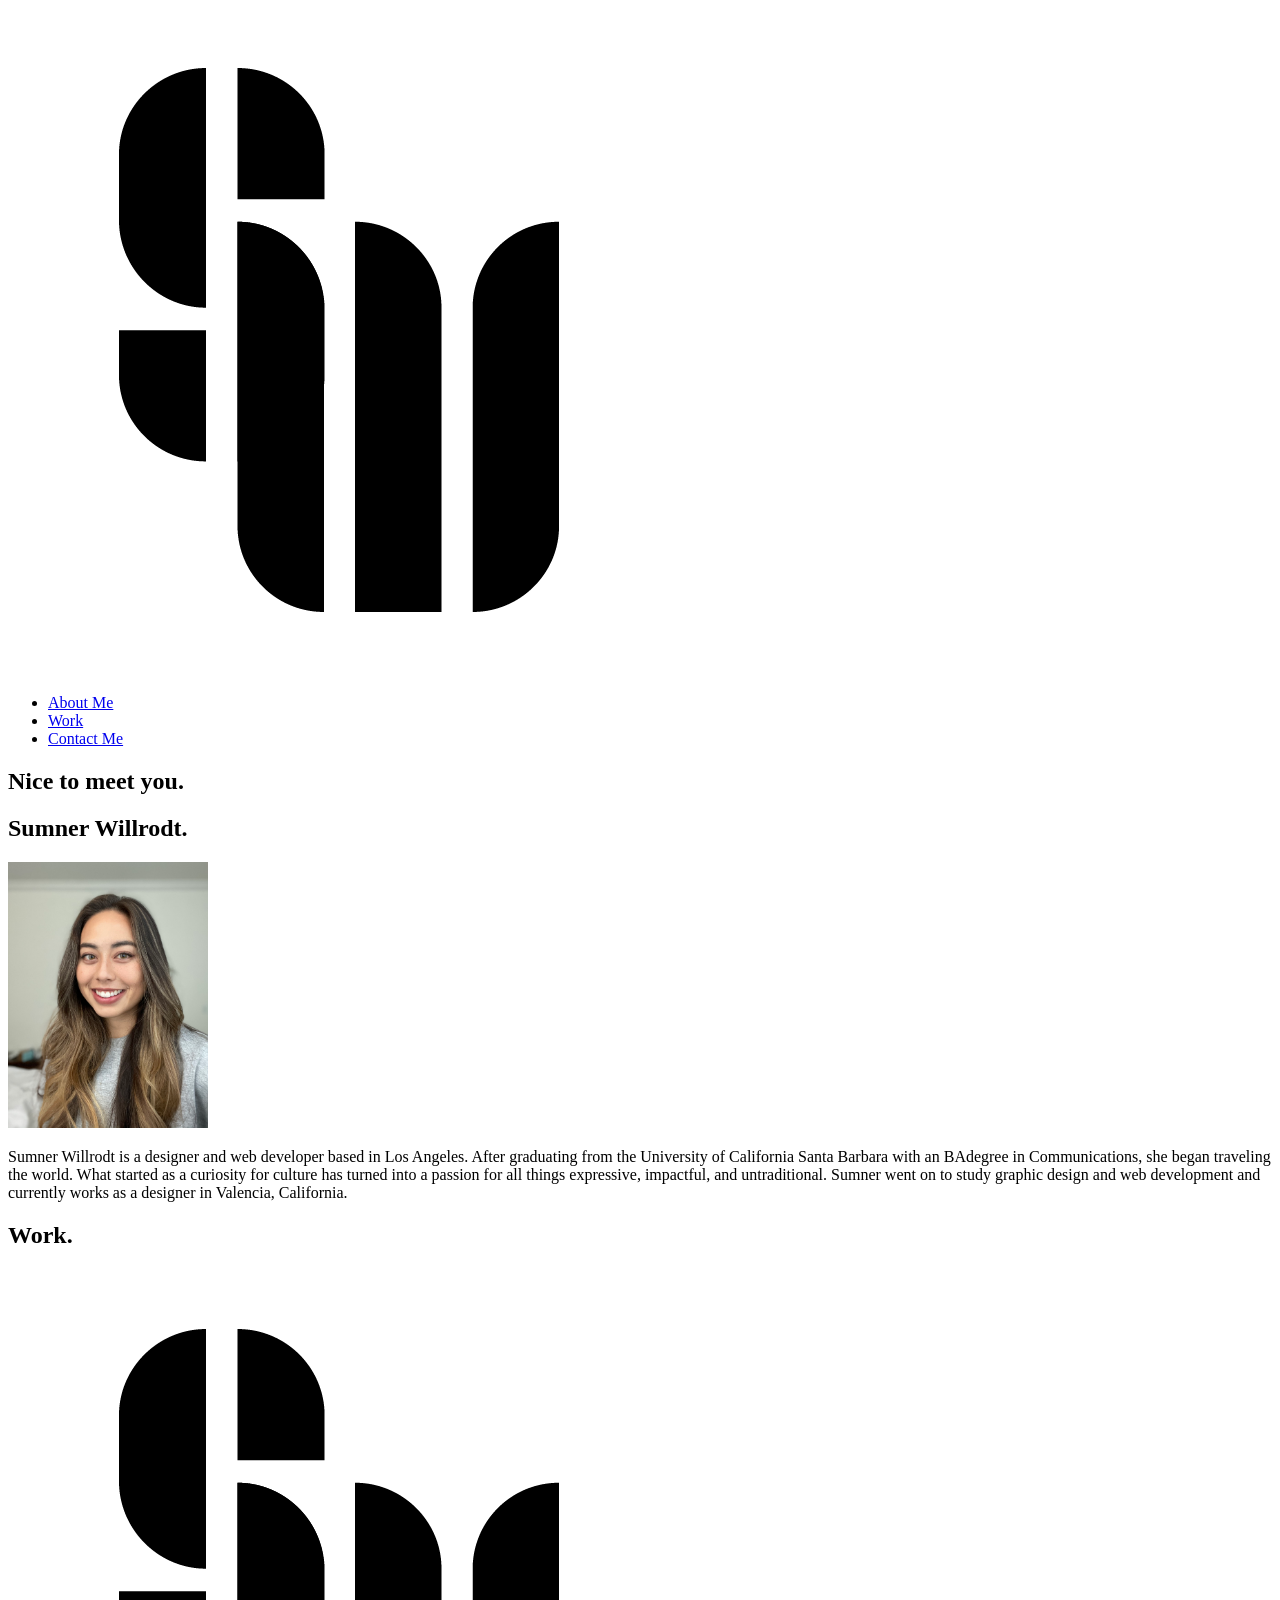
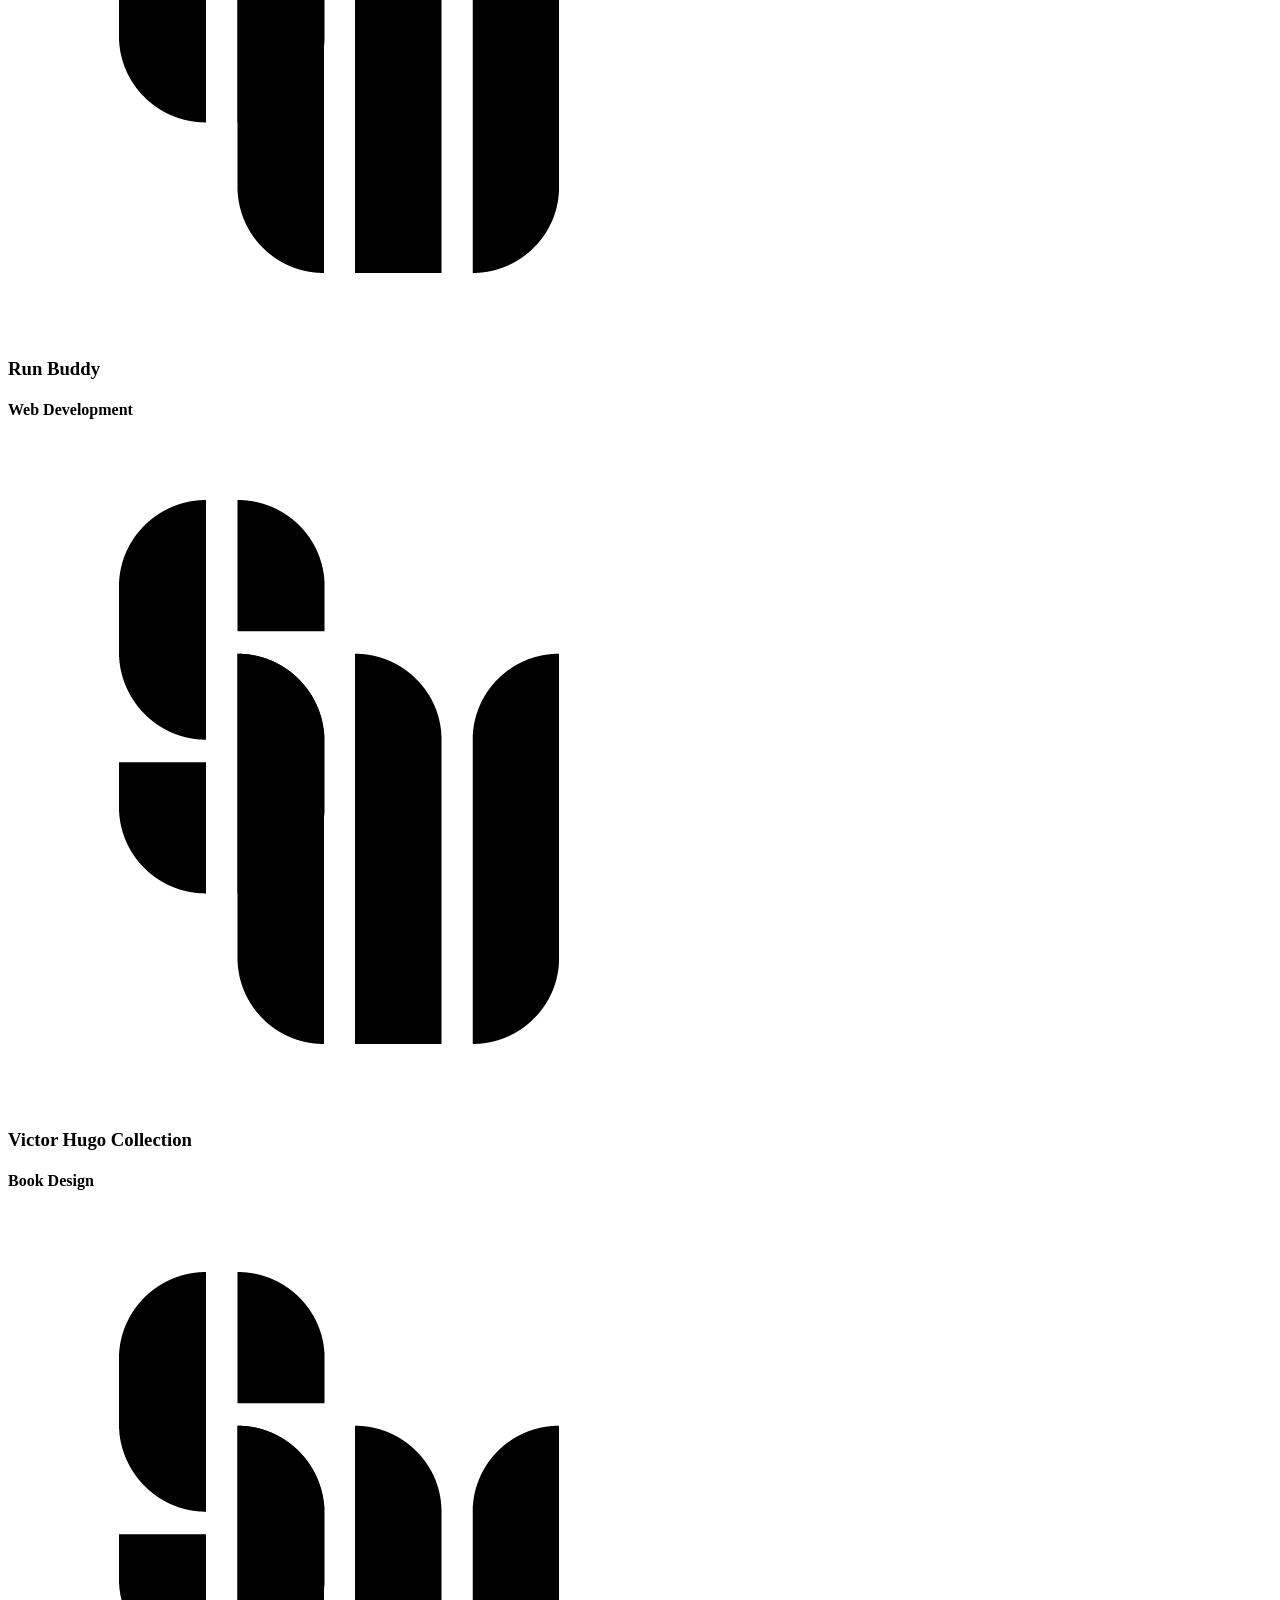
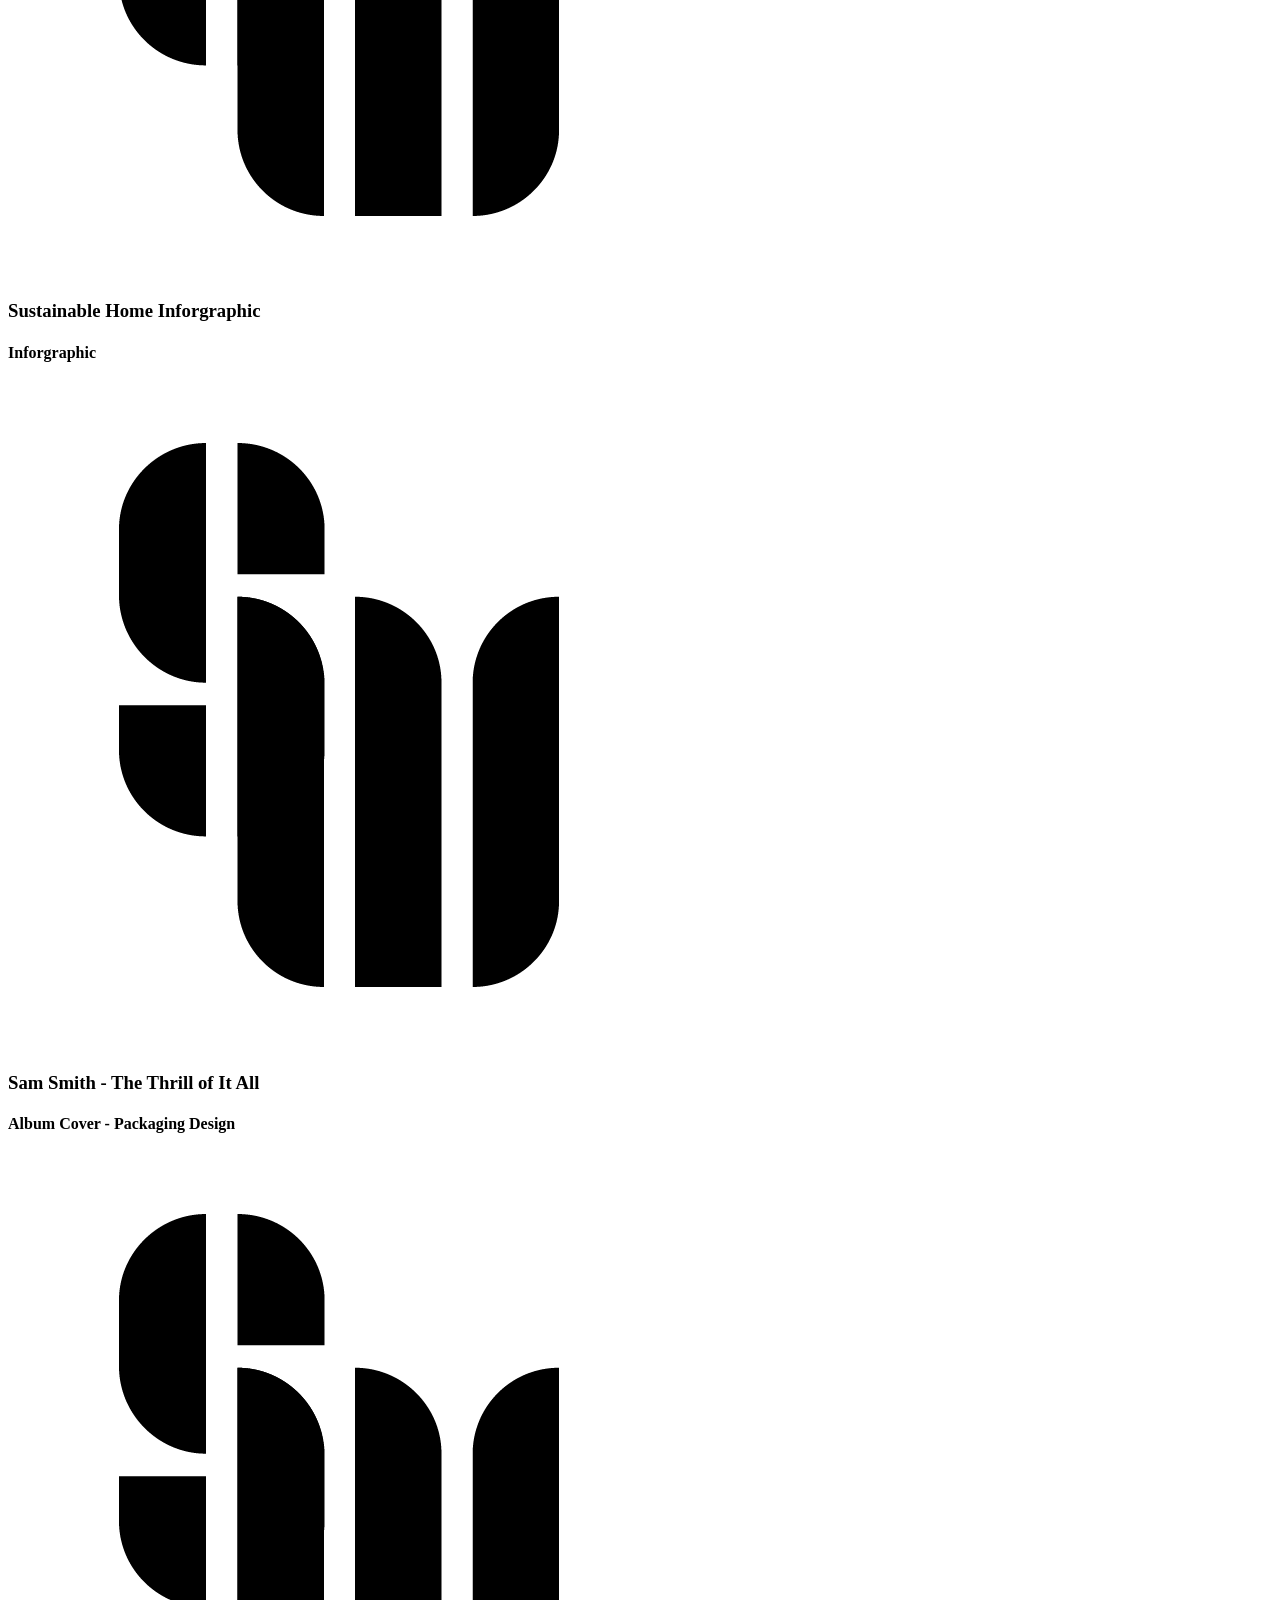
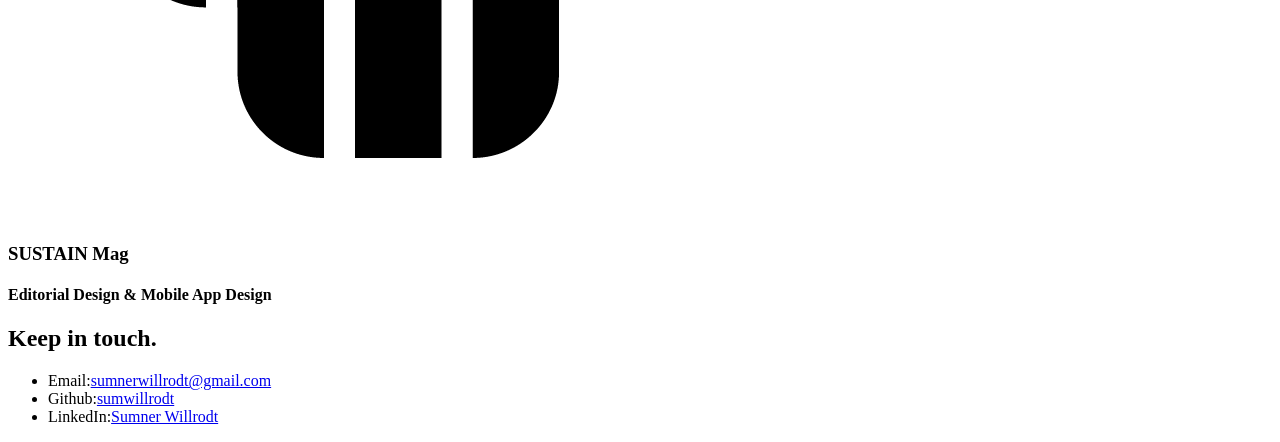
==== index.html @ 24584087 "first commit and html" ====
<!DOCTYPE html>
<html lang="en">
    <head>
        <meta charset="UTF-8" />
        <meta name="viewport" content="width=device-width, initial-scale=1.0" />
        <link rel="stylesheet" href="./assets/css/style.css">
        <title>Sumner Willrodt</title>
        <link rel="shortcut icon" type="image/jpg" href="./assets/images/SW-logo.png"/>
    </head>
    <body>
        <!-- NAVIGATION-->
        <header>
            <a href="/"><img src="./assets/images/SW-logo.png"></a>
            <nav>
                <ul>
                    <li>
                        <a href="#about-me">About Me</a>
                    </li>
                    <li>
                        <a href="#Work">Work</a>
                    </li>
                    <li>
                        <a href="#contact-me">Contact Me</a>
                    </li>
                </ul>
            </nav>
        </header>

        <section class="hero">
            <div class="subtitle">
                <h1>Nice to meet you.</h1>
            </div>
        </section>

        <section id="about-me">
            <div class="section-title">
                <h2>Sumner Willrodt.</h2>
            </div>
            <div class="about-info">
                <img style="width: 200px;" src="./assets/images/IMG_4370.jpg" />
                <p>Sumner Willrodt is a designer and web developer based in Los Angeles. After graduating from the University of California Santa Barbara with an BAdegree in Communications, she began traveling the world. What started as a curiosity for culture has turned into a passion for all things expressive, impactful, and untraditional. Sumner went on to study graphic design and web development and currently works as a designer in Valencia, California.</p>
            </div>
            
        </section>

        <section id="work">
            <div class="projects">
                <div class="section-title">
                    <h2>Work.</h2>
                </div>
                <article class="project">
                    <a href="https://sumwillrodt.github.io/run-buddy/"><img src="./assets/images/SW-logo.png"></a>
                    <h3>Run Buddy</h3>
                    <h4>Web Development</h4>
                </article>
                
                <article class="project">
                    <a href="./applications/victorhugo.html"><img src="./assets/images/SW-logo.png"></a>
                    <h3>Victor Hugo Collection</h3>
                    <h4>Book Design</h4>
                </article>

                <article class="project">
                    <a href="./applications/infographic.html"><img src="./assets/images/SW-logo.png"></a>
                    <h3>Sustainable Home Inforgraphic</h3>
                    <h4>Inforgraphic</h4>
                </article>
                
                
                <article class="project">
                    <a href="./applications/samsmith.html"><img src="./assets/images/SW-logo.png"></a>
                    <h3>Sam Smith - The Thrill of It All</h3>
                    <h4>Album Cover - Packaging Design</h4>
                </article>
                
                <article class="project">
                    <a href="./applications/sustainmag.html"><img src="./assets/images/SW-logo.png"></a>
                    <h3>SUSTAIN Mag</h3>
                    <h4>Editorial Design & Mobile App Design</h4>
                </article>
                
                
                
            </div>
        </section>

        <section id="contact-me">
            <div class="section-title">
                <h2>Keep in touch.</h2>
            </div>
            <ul>
                <li>Email:<a href ="mailto:someplace@gmail.com">sumnerwillrodt@gmail.com</a></li>
                <li>Github:<a href ="#">sumwillrodt</a></li>
                <li>LinkedIn:<a href ="#">Sumner Willrodt</a></li>
            </ul>
        </section>
        

    </body>
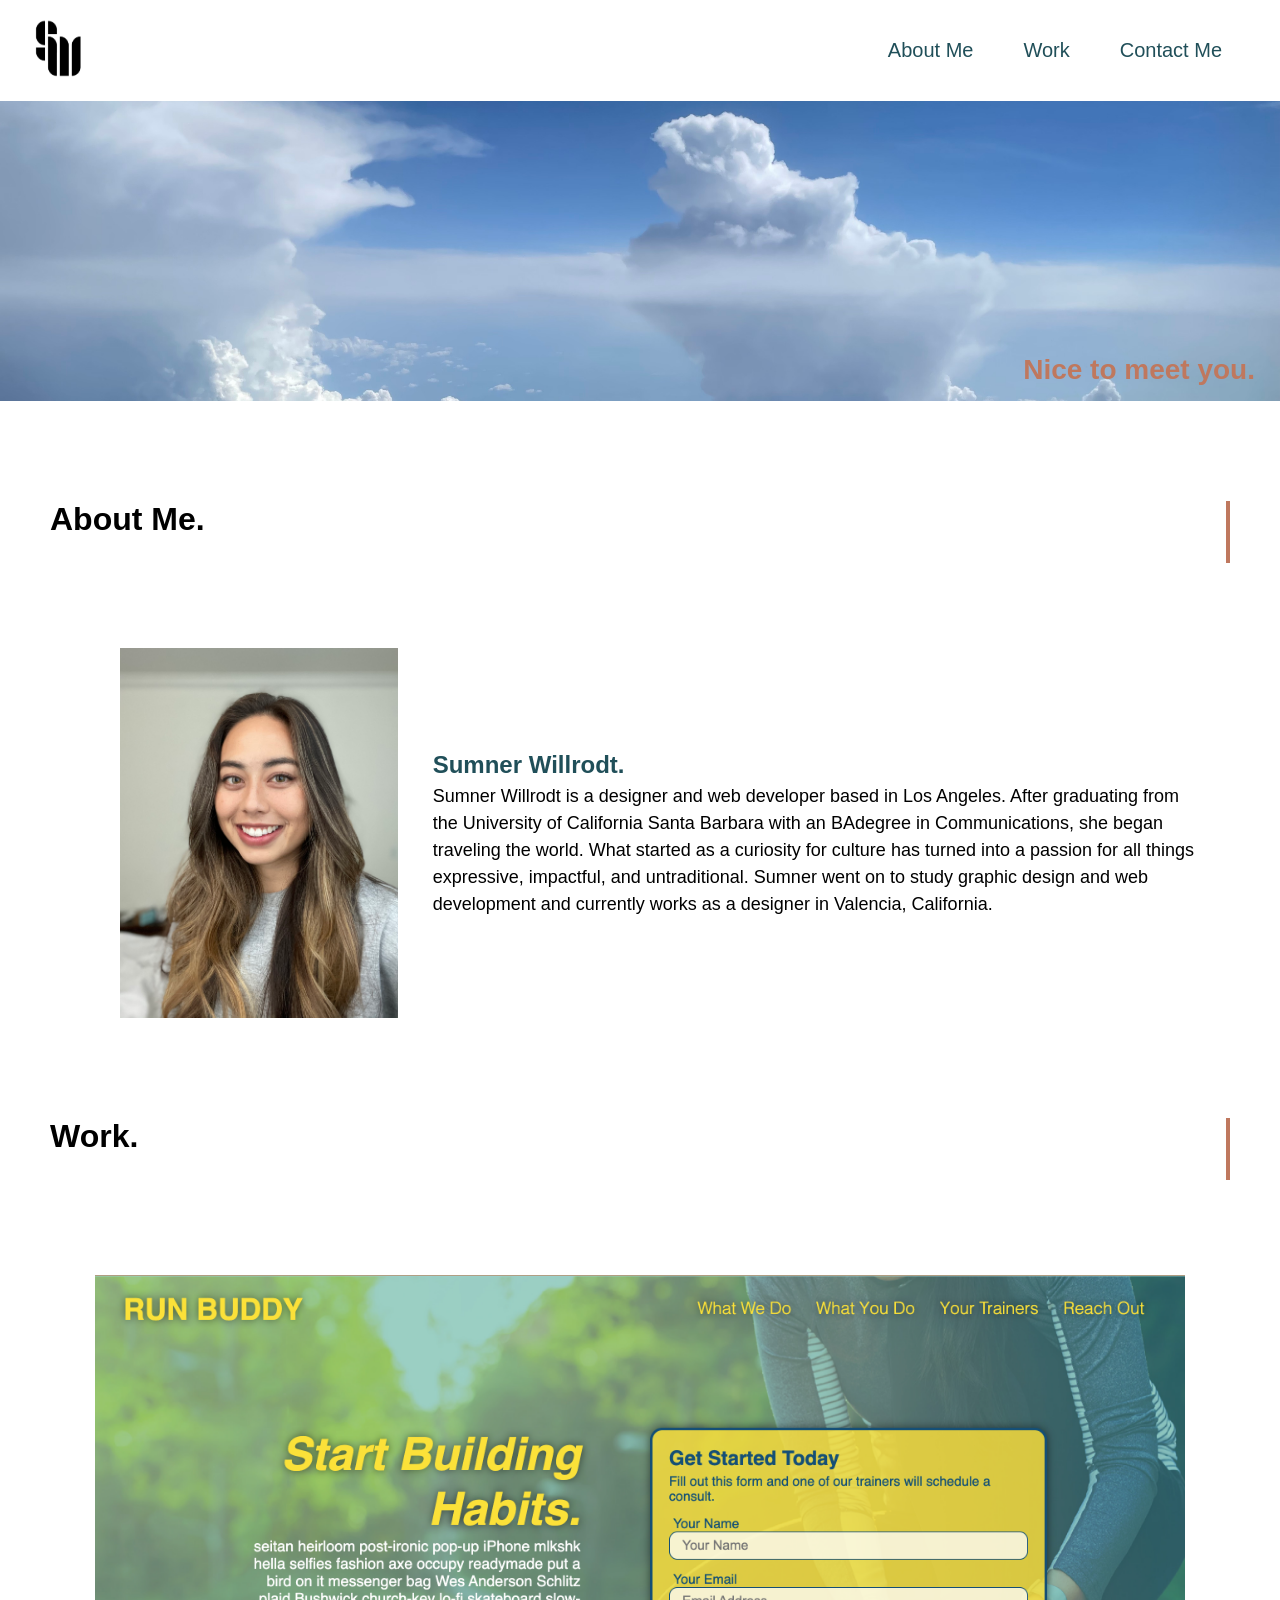
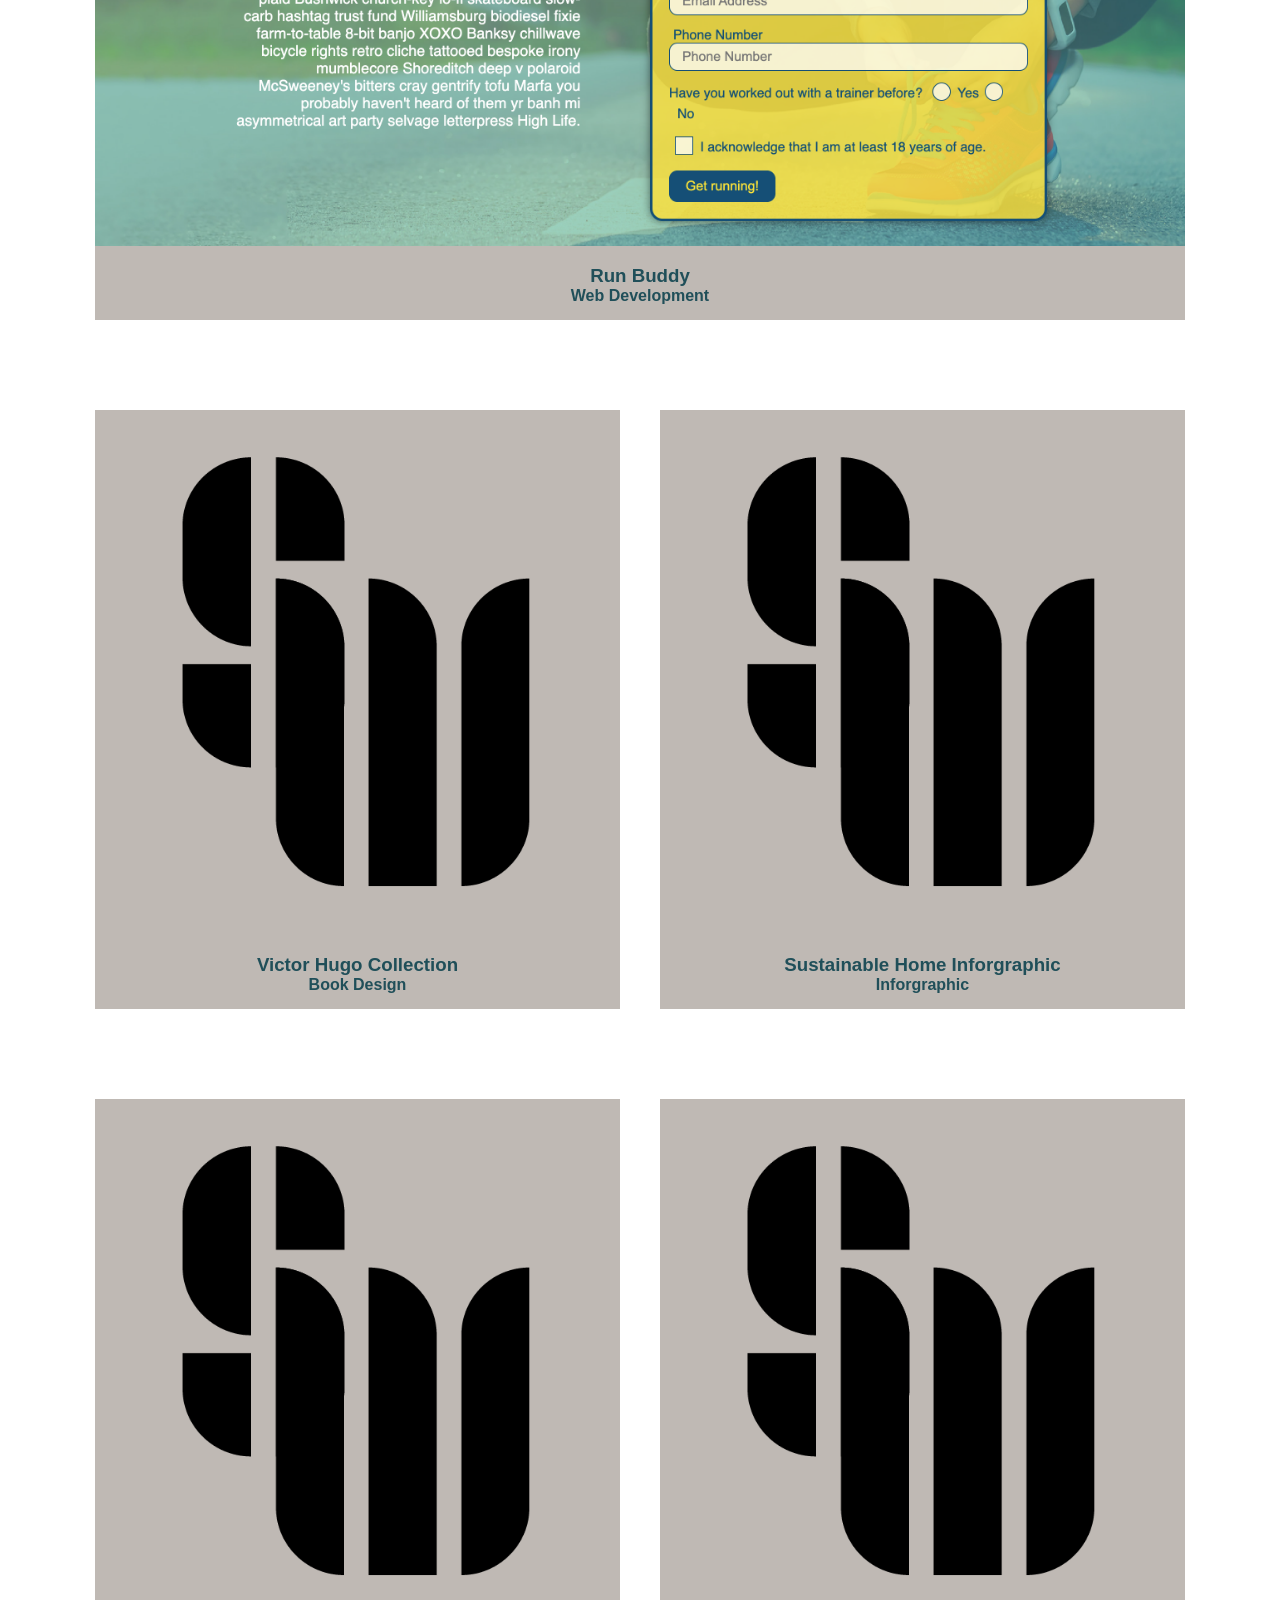
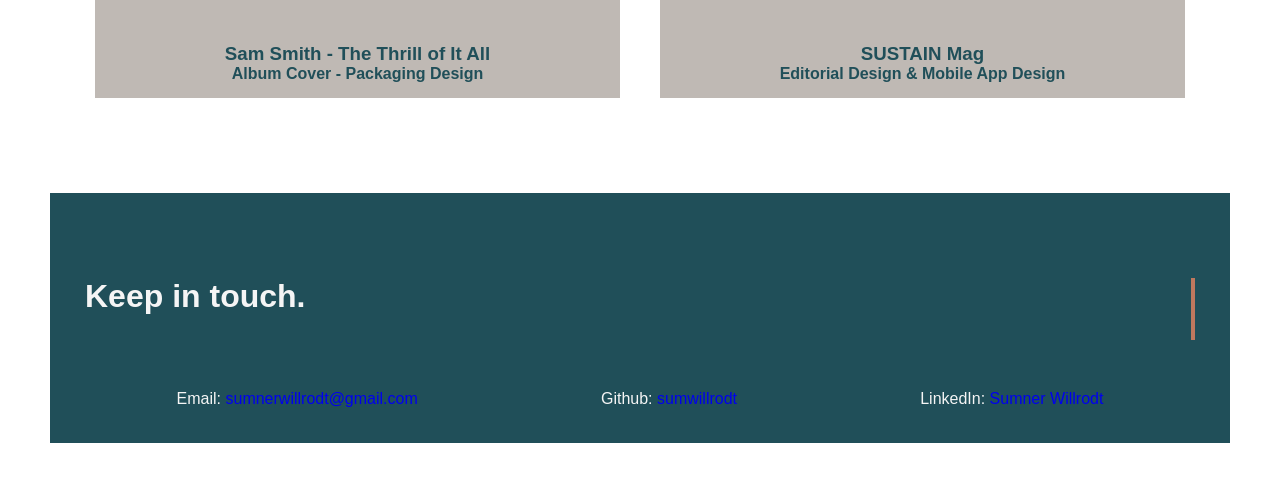
==== commit 937d48f4: "styled sections and used flexbox" ====
--- a/index.html
+++ b/index.html
@@ -27,71 +27,87 @@
         </header>
 
         <section class="hero">
-            <div class="subtitle">
-                <h1>Nice to meet you.</h1>
-            </div>
+            <h1>Nice to meet you.</h1>
         </section>
 
-        <section id="about-me">
-            <div class="section-title">
-                <h2>Sumner Willrodt.</h2>
+        <section id="about-me" class="about">
+            <div class="flex-row">
+                <h2 class="section-title">About Me.</h2>
             </div>
             <div class="about-info">
-                <img style="width: 200px;" src="./assets/images/IMG_4370.jpg" />
-                <p>Sumner Willrodt is a designer and web developer based in Los Angeles. After graduating from the University of California Santa Barbara with an BAdegree in Communications, she began traveling the world. What started as a curiosity for culture has turned into a passion for all things expressive, impactful, and untraditional. Sumner went on to study graphic design and web development and currently works as a designer in Valencia, California.</p>
+                <img src="./assets/images/IMG_4370.jpg" />
+                <div class="about-text">
+                    <h3>Sumner Willrodt.</h3>
+                    <p>Sumner Willrodt is a designer and web developer based in Los Angeles. After graduating from the University of California Santa Barbara with an BAdegree in Communications, she began traveling the world. What started as a curiosity for culture has turned into a passion for all things expressive, impactful, and untraditional. Sumner went on to study graphic design and web development and currently works as a designer in Valencia, California.</p>
+                </div>
             </div>
             
         </section>
 
-        <section id="work">
+        <section id="my-work" class="work">
+            <div class="flex-row">
+                <h2 class="section-title">Work.</h2>
+            </div>
             <div class="projects">
-                <div class="section-title">
-                    <h2>Work.</h2>
-                </div>
-                <article class="project">
-                    <a href="https://sumwillrodt.github.io/run-buddy/"><img src="./assets/images/SW-logo.png"></a>
-                    <h3>Run Buddy</h3>
-                    <h4>Web Development</h4>
+                <article class="project-row">
+                    <div class="project">
+                        <a href="https://sumwillrodt.github.io/run-buddy/"><img src="./assets/images/run-buddy-cover.jpg"></a>
+                        <div class="project-info">
+                            <h3>Run Buddy</h3>
+                            <h4>Web Development</h4>
+                        </div>
+                    </div>
+                    
                 </article>
                 
-                <article class="project">
-                    <a href="./applications/victorhugo.html"><img src="./assets/images/SW-logo.png"></a>
-                    <h3>Victor Hugo Collection</h3>
-                    <h4>Book Design</h4>
-                </article>
-
-                <article class="project">
-                    <a href="./applications/infographic.html"><img src="./assets/images/SW-logo.png"></a>
-                    <h3>Sustainable Home Inforgraphic</h3>
-                    <h4>Inforgraphic</h4>
-                </article>
+                <div class="project-row">
+                    <article class="project">
+                        <a href="./applications/victorhugo.html"><img src="./assets/images/SW-logo.png"></a>
+                        <div class="project-info">
+                            <h3>Victor Hugo Collection</h3>
+                            <h4>Book Design</h4>
+                        </div>
+                    </article>
+        
+                    <article class="project">
+                        <a href="./applications/infographic.html"><img src="./assets/images/SW-logo.png"></a>
+                        <div class="project-info">
+                            <h3>Sustainable Home Inforgraphic</h3>
+                            <h4>Inforgraphic</h4>
+                        </div>
+                    </article>
+                </div>
                 
-                
-                <article class="project">
-                    <a href="./applications/samsmith.html"><img src="./assets/images/SW-logo.png"></a>
-                    <h3>Sam Smith - The Thrill of It All</h3>
-                    <h4>Album Cover - Packaging Design</h4>
-                </article>
-                
-                <article class="project">
-                    <a href="./applications/sustainmag.html"><img src="./assets/images/SW-logo.png"></a>
-                    <h3>SUSTAIN Mag</h3>
-                    <h4>Editorial Design & Mobile App Design</h4>
-                </article>
-                
-                
+                <div class="project-row">
+                    <article class="project">
+                        <a href="./applications/samsmith.html"><img src="./assets/images/SW-logo.png"></a>
+                        <div class="project-info">
+                            <h3>Sam Smith - The Thrill of It All</h3>
+                            <h4>Album Cover - Packaging Design</h4>
+                        </div>
+                    </article>
+                    
+                    <article class="project">
+                        <a href="./applications/sustainmag.html"><img src="./assets/images/SW-logo.png"></a>
+                        <div class="project-info">
+                            <h3>SUSTAIN Mag</h3>
+                            <h4>Editorial Design & Mobile App Design</h4>
+                        </div>
+                    </article>
+                </div>
                 
             </div>
+            
         </section>
 
-        <section id="contact-me">
-            <div class="section-title">
-                <h2>Keep in touch.</h2>
+        <section id="contact-me" class="contact">
+            <div class="flex-row">
+                <h2 class="section-title">Keep in touch.</h2>
             </div>
             <ul>
-                <li>Email:<a href ="mailto:someplace@gmail.com">sumnerwillrodt@gmail.com</a></li>
-                <li>Github:<a href ="#">sumwillrodt</a></li>
-                <li>LinkedIn:<a href ="#">Sumner Willrodt</a></li>
+                <li>Email: <a href ="mailto:someplace@gmail.com">sumnerwillrodt@gmail.com</a></li>
+                <li>Github: <a href ="https://github.com/sumwillrodt">sumwillrodt</a></li>
+                <li>LinkedIn: <a href ="https://www.linkedin.com/in/sumnerwillrodt/">Sumner Willrodt</a></li>
             </ul>
         </section>
         
--- a/assets/css/style.css
+++ b/assets/css/style.css
@@ -0,0 +1,182 @@
+* {
+    box-sizing: border-box;
+    margin: 0;
+    padding: 0;
+}
+
+:root {
+    --primary-color: #BF785E;
+    --secondary-color: #BFB9B4;
+    --tertiary-color: #204F59;
+}
+
+body {
+    font-family: 'Gill Sans', 'Gill Sans MT', Calibri, 'Trebuchet MS', sans-serif;
+}
+
+header {
+    background-color: white;
+    padding: 15px 25px;
+    display: flex;
+    justify-content: space-between;
+    align-items: center;
+    flex-wrap: wrap;
+    /*
+    position: sticky;
+    position: -webkit-sticky;
+    top: 0;
+    background-position: 80%;
+    z-index: 9999;
+    */
+}
+
+header img {
+    max-width: 10%;
+    margin: 0;
+}
+
+header nav {
+    margin: 8px;
+}
+
+header a{
+    text-decoration: none;
+    color: var(--tertiary-color);
+}
+
+header nav ul {
+    display: flex;
+    flex-wrap: wrap;
+    justify-content: space-between;
+    align-items: center;
+    list-style: none;
+}
+
+header nav ul li a {
+    padding: 10px 25px;
+    font-size: 20px;
+    vertical-align: middle;
+}
+
+section {
+    margin: 50px;
+}
+
+.flex-row{
+    display: flex;
+}
+
+.hero {
+    margin: 0;
+    background-image: url(../images/hero.jpg);
+    min-height: 300px;
+    background-size: cover;
+    background-position: center;
+    background-attachment: fixed;
+    color: var(--primary-color);
+    display: flex;
+    flex-wrap: wrap;
+    justify-content: flex-end;
+    align-items: flex-end;
+}
+
+.hero h1 {
+    font-size: 28px;
+    padding: 15px 25px;
+}
+
+.flex-row {
+    display: flex;
+}
+.section-title {
+    border-right: 4px solid var(--primary-color);
+    margin: 50px auto;
+    padding-bottom: 25px;
+    width: 80%;
+    display: flex;
+    flex-wrap: wrap;
+    align-items: center;
+    justify-content: space-between;
+    font-size: 32px;
+    flex: 1;
+}
+
+.about-info {
+    display: flex;
+    flex-wrap: wrap;
+    align-items:center;
+    margin: 3%;
+    flex: 2 70%;
+    line-height: 1.5;
+}
+
+.about-info img {
+    max-width: 25%;
+    margin: 0 35px;
+}
+
+.about-text {
+    flex: 1;
+}
+
+.about-text h3 {
+    font-size: 24px;
+    color: var(--tertiary-color);
+}
+
+.about-text p {
+    font-size: 18px;
+}
+
+.projects {
+    display: flex;
+    flex-wrap: wrap;
+    justify-content: space-between;
+}
+
+.project {
+    margin: 20px;
+    flex: 1;
+    background: var(--secondary-color);
+    color: var(--tertiary-color)
+}
+
+.project-row {
+    display: flex;
+    flex-wrap: wrap;
+    justify-content: space-around;
+    margin: 25px;
+    
+}
+
+.project-row img {
+    width: 100%;
+}
+
+.project-info {
+    padding: 15px;
+    text-align: center;
+}
+
+.contact {
+    background: var(--tertiary-color);
+    color: whitesmoke;
+    padding: 35px;
+    flex: 1
+}
+
+.contact a {
+    text-decoration: none;
+}
+
+.contact ul {
+    display: flex;
+    flex-wrap: wrap;
+    justify-content: space-around;
+    align-items: center;
+    list-style: none;
+}
+
+.contact ul li {
+    text-decoration: none;
+}
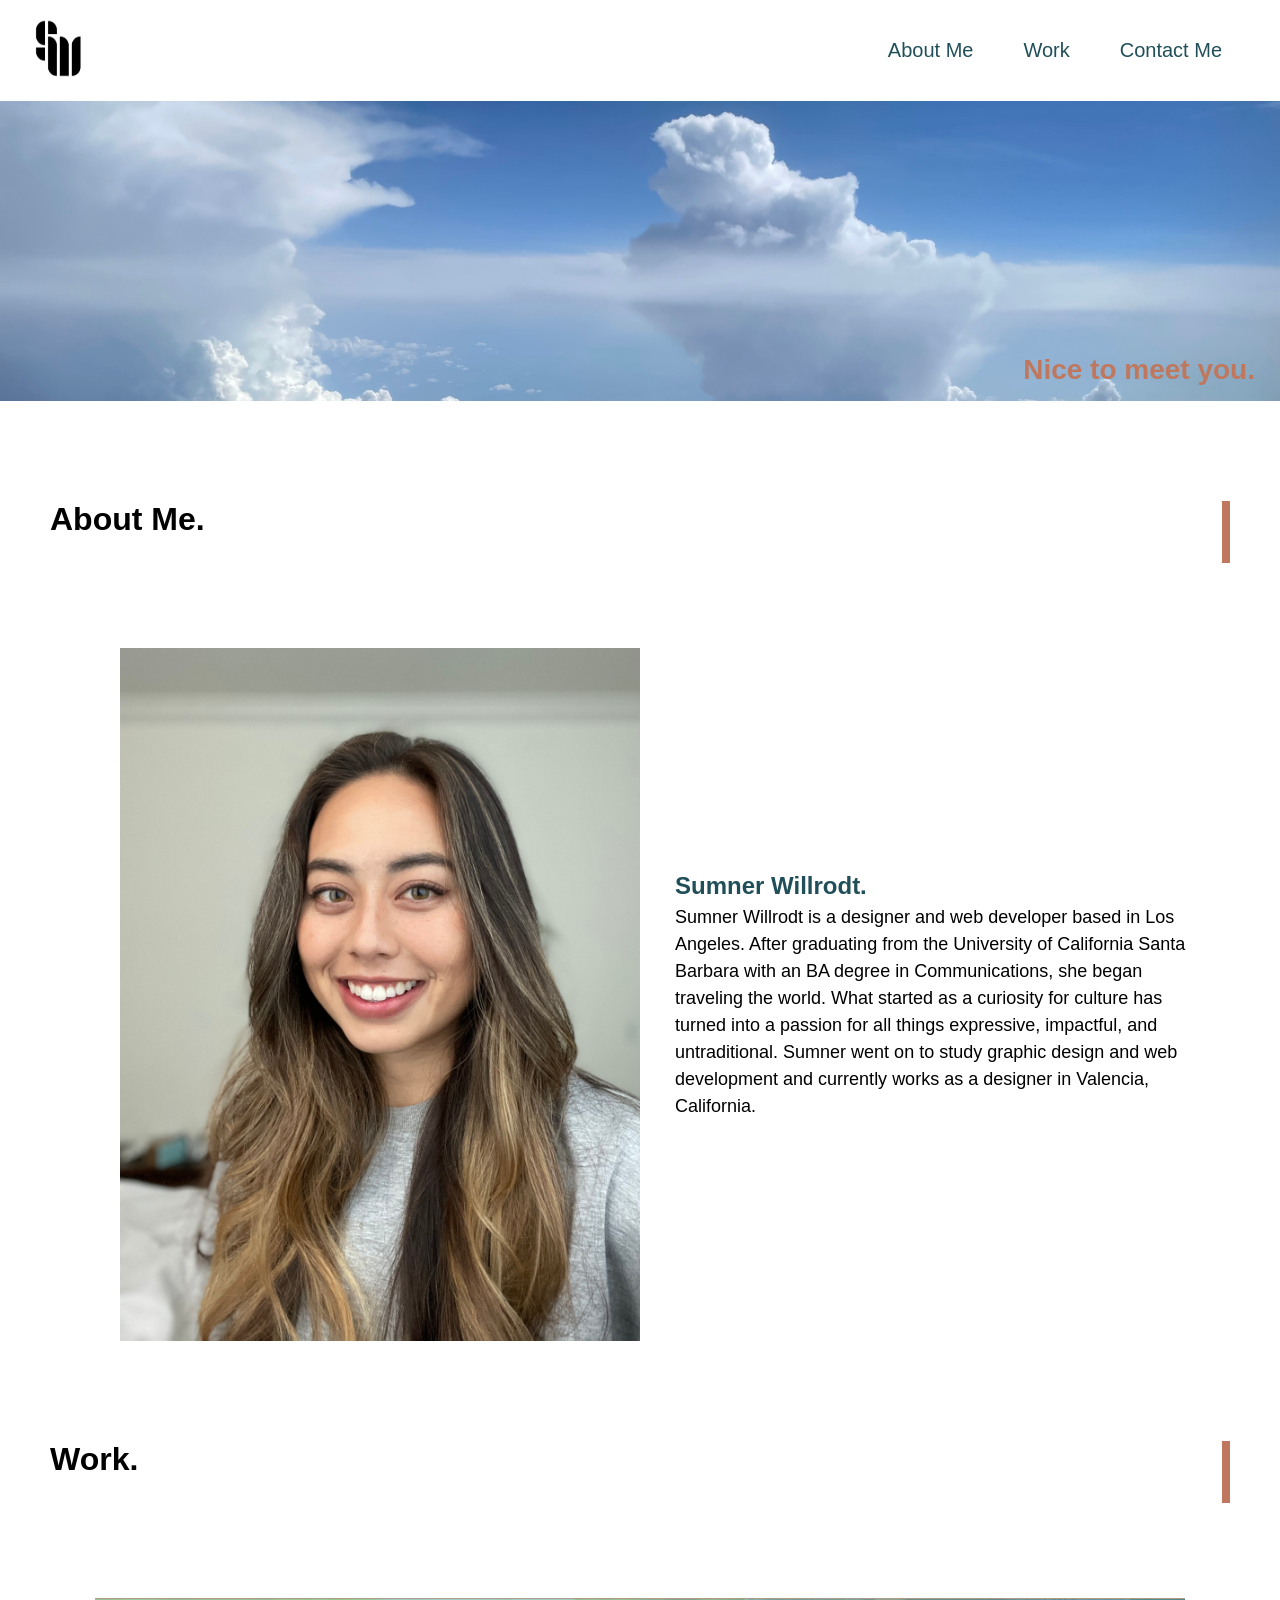
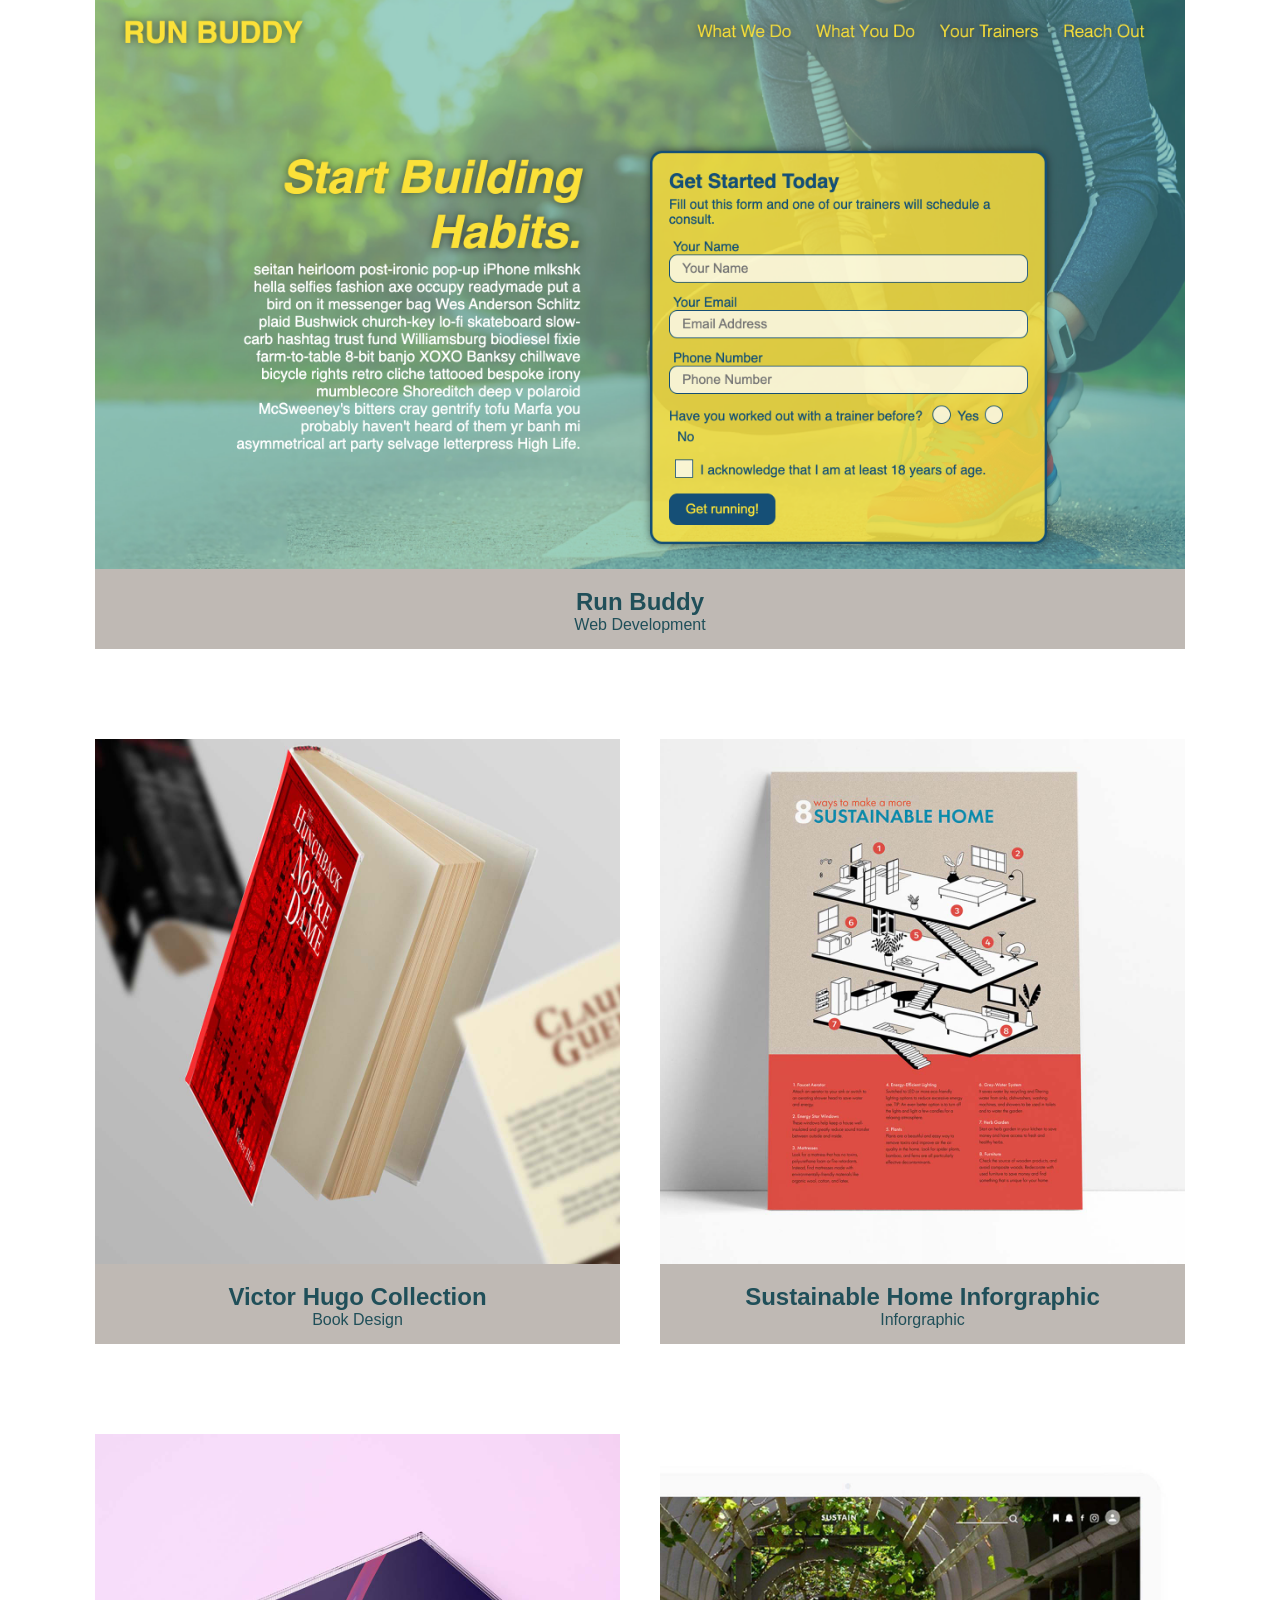
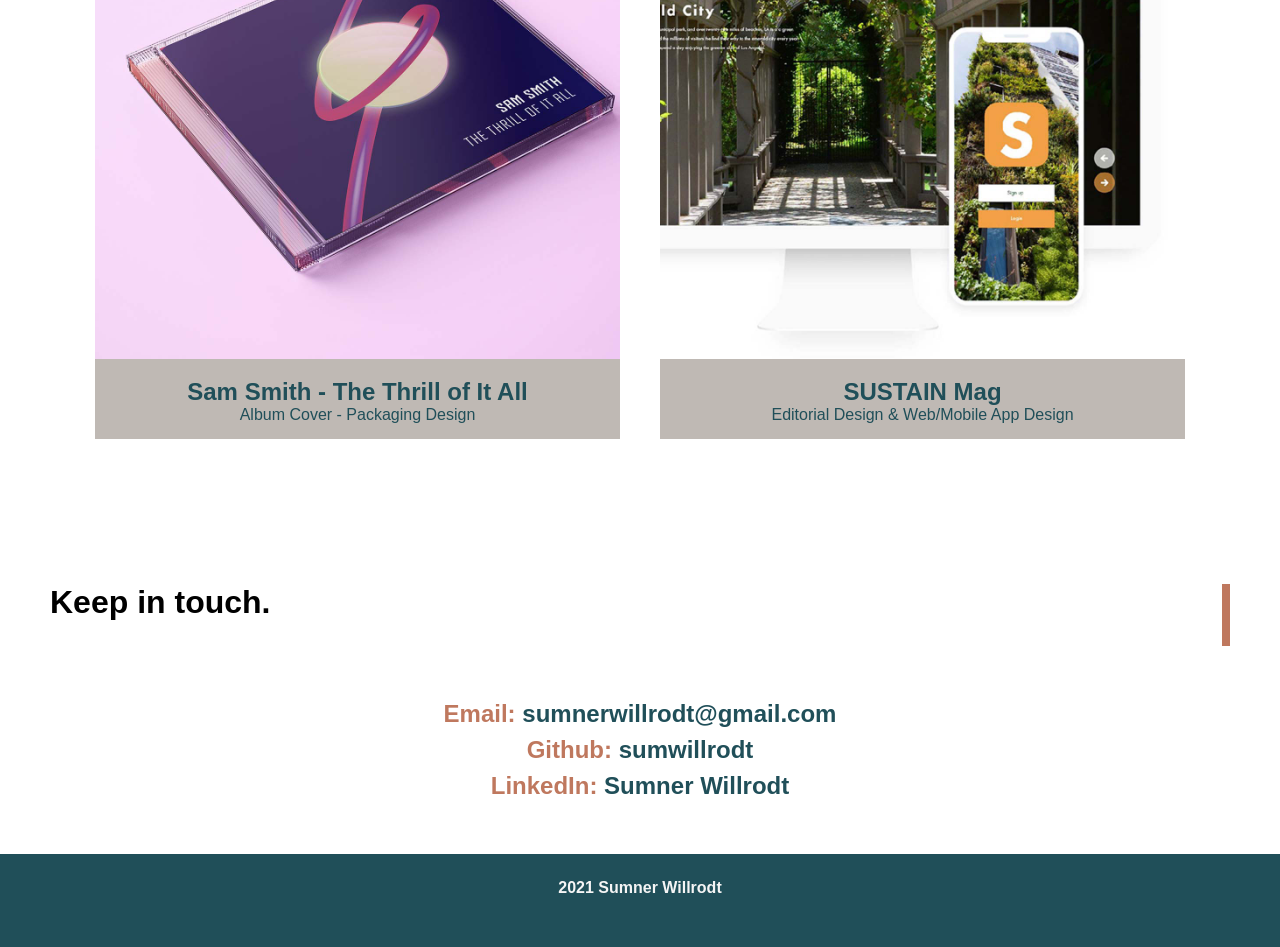
==== commit e7780d1f: "updated css and made responsive" ====
--- a/index.html
+++ b/index.html
@@ -38,7 +38,7 @@
                 <img src="./assets/images/IMG_4370.jpg" />
                 <div class="about-text">
                     <h3>Sumner Willrodt.</h3>
-                    <p>Sumner Willrodt is a designer and web developer based in Los Angeles. After graduating from the University of California Santa Barbara with an BAdegree in Communications, she began traveling the world. What started as a curiosity for culture has turned into a passion for all things expressive, impactful, and untraditional. Sumner went on to study graphic design and web development and currently works as a designer in Valencia, California.</p>
+                    <p>Sumner Willrodt is a designer and web developer based in Los Angeles. After graduating from the University of California Santa Barbara with an BA degree in Communications, she began traveling the world. What started as a curiosity for culture has turned into a passion for all things expressive, impactful, and untraditional. Sumner went on to study graphic design and web development and currently works as a designer in Valencia, California.</p>
                 </div>
             </div>
             
@@ -62,7 +62,8 @@
                 
                 <div class="project-row">
                     <article class="project">
-                        <a href="./applications/victorhugo.html"><img src="./assets/images/SW-logo.png"></a>
+                        <a href="./applications/victorhugo.html"><img src="./assets/images/victor-hugo/victor-hugo-Cover.jpg"></a>
+                        
                         <div class="project-info">
                             <h3>Victor Hugo Collection</h3>
                             <h4>Book Design</h4>
@@ -70,7 +71,7 @@
                     </article>
         
                     <article class="project">
-                        <a href="./applications/infographic.html"><img src="./assets/images/SW-logo.png"></a>
+                        <a href="./applications/infographic.html"><img src="./assets/images/sustainable-home/sustainable-home-Cover.jpg"></a>
                         <div class="project-info">
                             <h3>Sustainable Home Inforgraphic</h3>
                             <h4>Inforgraphic</h4>
@@ -80,7 +81,7 @@
                 
                 <div class="project-row">
                     <article class="project">
-                        <a href="./applications/samsmith.html"><img src="./assets/images/SW-logo.png"></a>
+                        <a href="./applications/samsmith.html"><img src="./assets/images/sam-smith/sam-smith-Cover.jpg"></a>
                         <div class="project-info">
                             <h3>Sam Smith - The Thrill of It All</h3>
                             <h4>Album Cover - Packaging Design</h4>
@@ -88,10 +89,10 @@
                     </article>
                     
                     <article class="project">
-                        <a href="./applications/sustainmag.html"><img src="./assets/images/SW-logo.png"></a>
+                        <a href="./applications/sustainmag.html"><img src="./assets/images/sustain-mag/sustain-mag-Cover.jpg"></a>
                         <div class="project-info">
                             <h3>SUSTAIN Mag</h3>
-                            <h4>Editorial Design & Mobile App Design</h4>
+                            <h4>Editorial Design & Web/Mobile App Design</h4>
                         </div>
                     </article>
                 </div>
@@ -104,12 +105,23 @@
             <div class="flex-row">
                 <h2 class="section-title">Keep in touch.</h2>
             </div>
-            <ul>
-                <li>Email: <a href ="mailto:someplace@gmail.com">sumnerwillrodt@gmail.com</a></li>
-                <li>Github: <a href ="https://github.com/sumwillrodt">sumwillrodt</a></li>
-                <li>LinkedIn: <a href ="https://www.linkedin.com/in/sumnerwillrodt/">Sumner Willrodt</a></li>
-            </ul>
+            <div class="contact-info">
+                <p>
+                    Email: <a href ="mailto:someplace@gmail.com">sumnerwillrodt@gmail.com</a> 
+                </p>
+                <p>
+                     Github: <a href ="https://github.com/sumwillrodt">sumwillrodt</a>
+                </p>
+                <p>
+                     LinkedIn: <a href ="https://www.linkedin.com/in/sumnerwillrodt/">Sumner Willrodt</a>
+                </p>
+            </div>
+           
         </section>
-        
 
-    </body>+        <footer>
+            <h2>2021 Sumner Willrodt</h2>
+        </footer>
+
+    </body>
+</html>
--- a/assets/css/style.css
+++ b/assets/css/style.css
@@ -89,13 +89,13 @@
     display: flex;
 }
 .section-title {
-    border-right: 4px solid var(--primary-color);
+    border-right: 8px solid var(--primary-color);
     margin: 50px auto;
     padding-bottom: 25px;
     width: 80%;
     display: flex;
     flex-wrap: wrap;
-    align-items: center;
+    align-items: flex-start;
     justify-content: space-between;
     font-size: 32px;
     flex: 1;
@@ -111,8 +111,9 @@
 }
 
 .about-info img {
-    max-width: 25%;
+    min-width: 15%;
     margin: 0 35px;
+    flex: 1;
 }
 
 .about-text {
@@ -126,6 +127,7 @@
 
 .about-text p {
     font-size: 18px;
+    font-weight: 400;
 }
 
 .projects {
@@ -158,25 +160,99 @@
     text-align: center;
 }
 
-.contact {
+.project-info h3 {
+    font-size: 24px;
+    font-weight: 600;
+}
+
+.project-info h4 {
+    font-weight: 400;
+}
+
+.contact-info {
+    display: block;
+    text-align: center;
+    line-height: 1.5;
+}
+.contact-info a {
+    text-decoration: none;
+    color: var(--tertiary-color);
+}
+
+.contact-info p {
+    color: var(--primary-color);
+    font-size: 24px;
+    font-weight: 600;
+}
+
+footer {
     background: var(--tertiary-color);
     color: whitesmoke;
-    padding: 35px;
-    flex: 1
-}
-
-.contact a {
-    text-decoration: none;
-}
-
-.contact ul {
-    display: flex;
-    flex-wrap: wrap;
-    justify-content: space-around;
-    align-items: center;
-    list-style: none;
-}
-
-.contact ul li {
-    text-decoration: none;
-}
+    text-align: center;
+    padding-top: 25px;
+    padding-bottom: 50px;
+}
+
+footer h2 {
+    font-size: 16px;
+    font-weight: 600;
+}
+
+/* MEDIA QUERY FOR SMALLER DESKTOP SCREENS AND SMALLER */
+@media screen and (max-width: 980px) {
+    header {
+        padding-bottom: 10px;
+        justify-content: center;
+    }
+    
+    header a {
+        text-align: center;
+    }
+    header h1 {
+        width: 100%;
+        text-align: center;
+    }
+    
+    header nav ul {
+        margin-top: 20px;
+        width: 100%;
+        justify-content: center;
+    }
+    
+    header nav ul li a {
+        font-size: 24px;
+    }
+    
+    .section {
+        margin: 25px;
+    }
+
+    .section-title {
+        width: 80%;
+    }
+    
+    footer h2 {
+        position: absolute;
+        text-align: center;
+        width: 100%;
+    }
+
+    .project-row {
+        margin: 15px;
+    }
+
+    .contact ul li {
+        margin: 25px;
+        flex-direction: column;
+    }
+}
+
+/* MEDIA QUERY FOR SMALLER DESKTOP SCREENS AND SMALLER */
+@media screen and (max-width: 768px) {}
+
+/* MEDIA QUERY FOR MOBILE PHONES AND SMALLER */
+@media screen and (max-width: 575px) {
+    .section {
+        margin: 15px;
+    }
+}
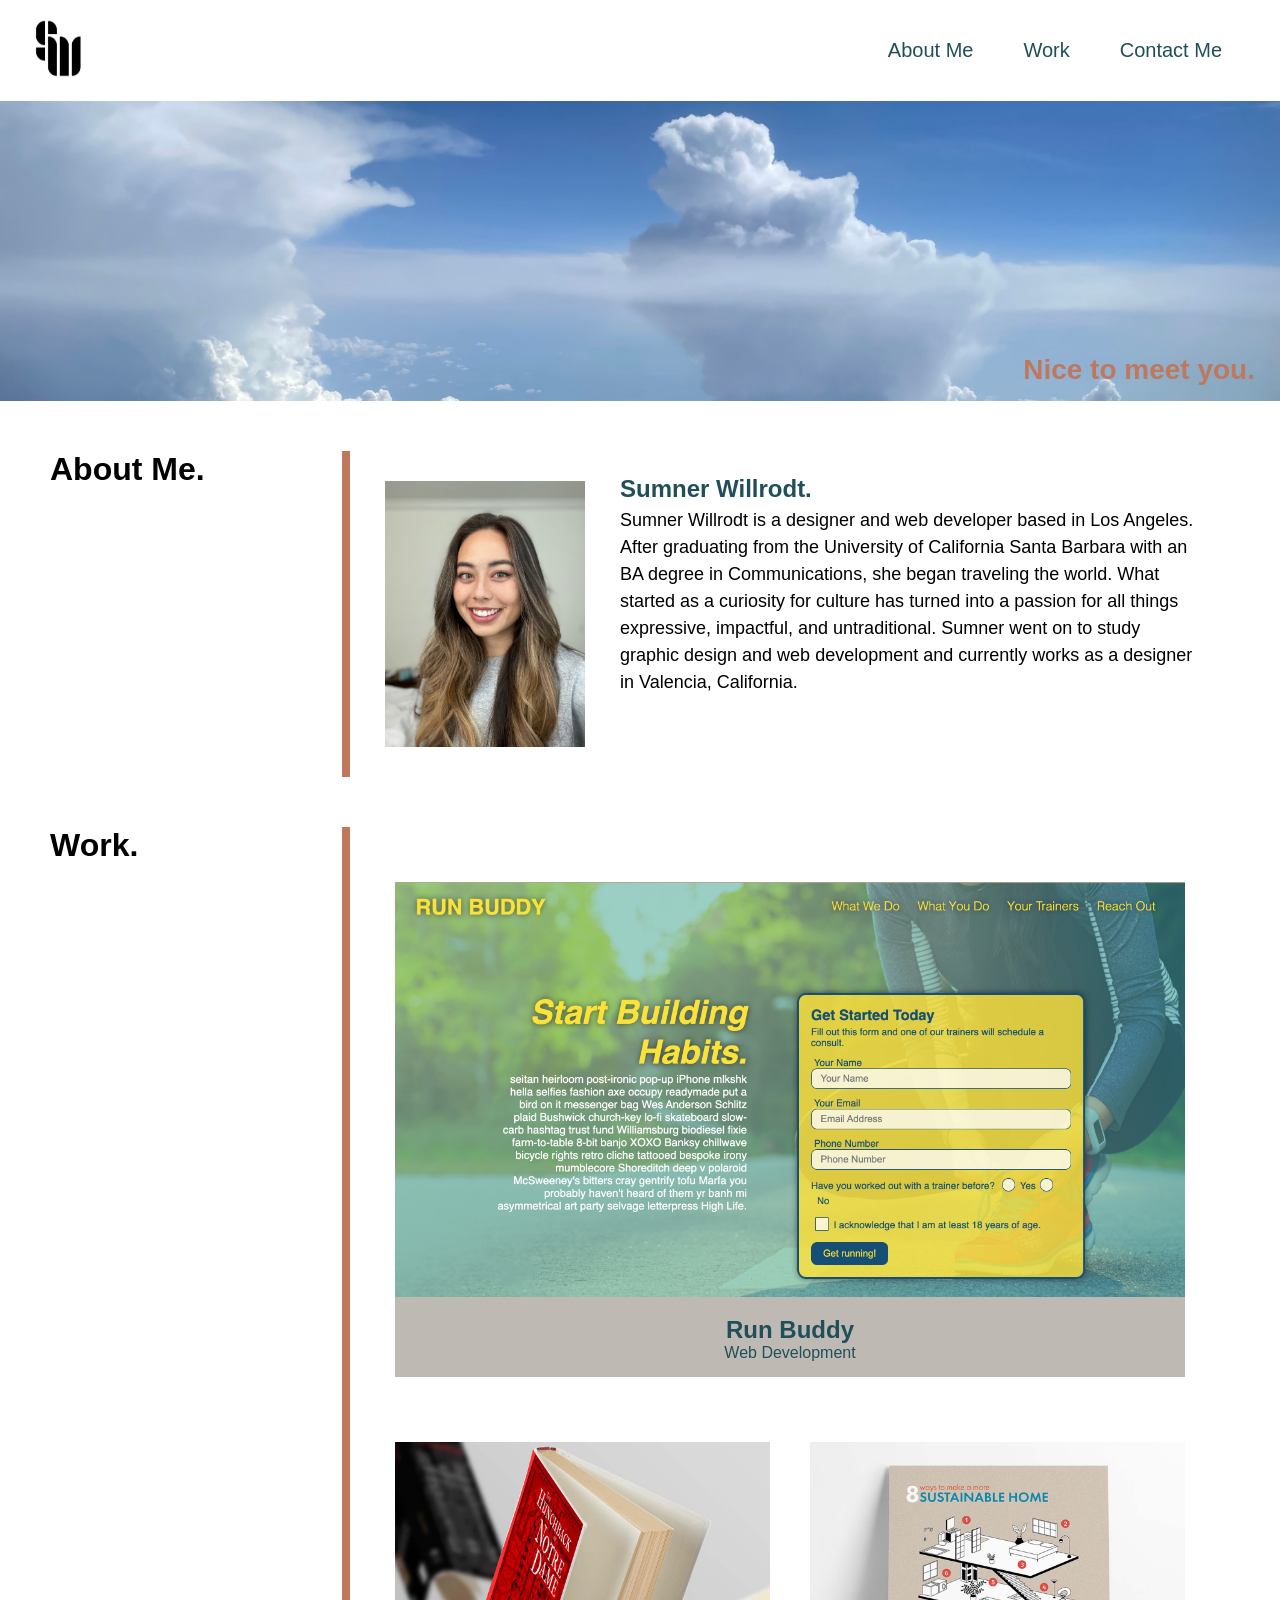
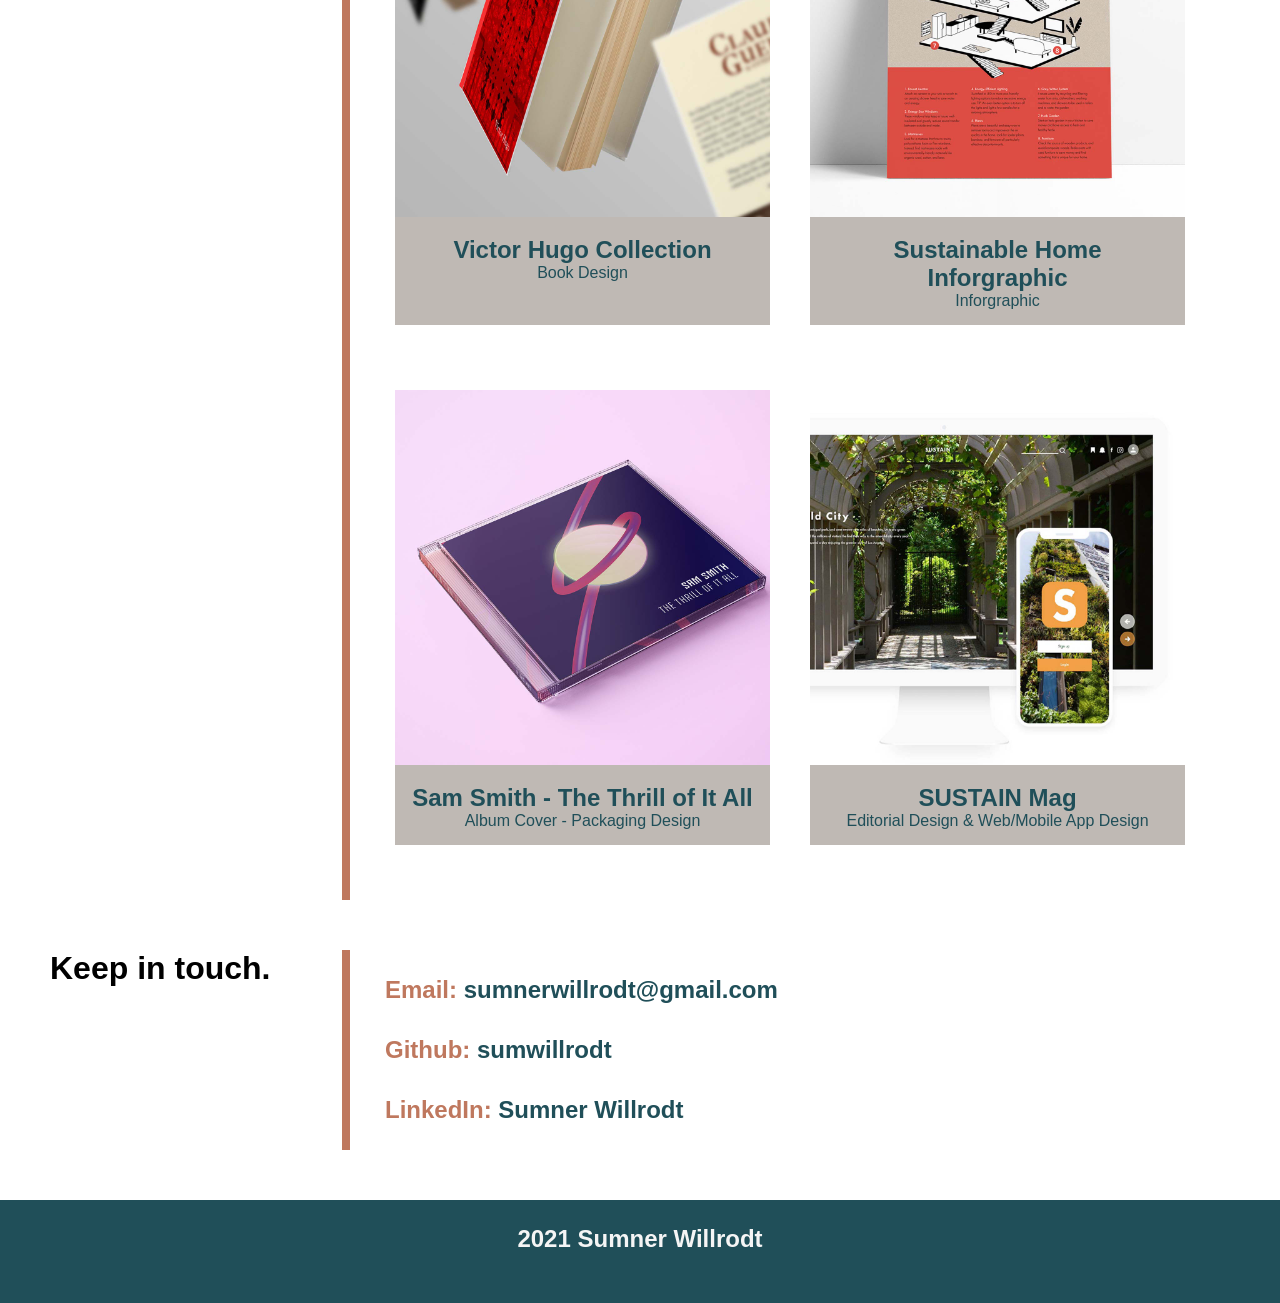
==== commit 6c6074c9: "Added advanced css elements" ====
--- a/index.html
+++ b/index.html
@@ -17,7 +17,7 @@
                         <a href="#about-me">About Me</a>
                     </li>
                     <li>
-                        <a href="#Work">Work</a>
+                        <a href="#my-work">Work</a>
                     </li>
                     <li>
                         <a href="#contact-me">Contact Me</a>
@@ -53,7 +53,7 @@
                     <div class="project">
                         <a href="https://sumwillrodt.github.io/run-buddy/"><img src="./assets/images/run-buddy-cover.jpg"></a>
                         <div class="project-info">
-                            <h3>Run Buddy</h3>
+                            <a href="https://sumwillrodt.github.io/run-buddy/"><h3>Run Buddy</h3></a>
                             <h4>Web Development</h4>
                         </div>
                     </div>
@@ -65,7 +65,7 @@
                         <a href="./applications/victorhugo.html"><img src="./assets/images/victor-hugo/victor-hugo-Cover.jpg"></a>
                         
                         <div class="project-info">
-                            <h3>Victor Hugo Collection</h3>
+                            <a href="./applications/victorhugo.html"><h3>Victor Hugo Collection</h3></a>
                             <h4>Book Design</h4>
                         </div>
                     </article>
@@ -73,7 +73,7 @@
                     <article class="project">
                         <a href="./applications/infographic.html"><img src="./assets/images/sustainable-home/sustainable-home-Cover.jpg"></a>
                         <div class="project-info">
-                            <h3>Sustainable Home Inforgraphic</h3>
+                            <a href="./applications/infographic.html"><h3>Sustainable Home Inforgraphic</h3></a>
                             <h4>Inforgraphic</h4>
                         </div>
                     </article>
@@ -83,7 +83,7 @@
                     <article class="project">
                         <a href="./applications/samsmith.html"><img src="./assets/images/sam-smith/sam-smith-Cover.jpg"></a>
                         <div class="project-info">
-                            <h3>Sam Smith - The Thrill of It All</h3>
+                            <a href="./applications/samsmith.html"><h3>Sam Smith - The Thrill of It All</h3></a>
                             <h4>Album Cover - Packaging Design</h4>
                         </div>
                     </article>
@@ -91,7 +91,7 @@
                     <article class="project">
                         <a href="./applications/sustainmag.html"><img src="./assets/images/sustain-mag/sustain-mag-Cover.jpg"></a>
                         <div class="project-info">
-                            <h3>SUSTAIN Mag</h3>
+                            <a href="./applications/sustainmag.html"><h3>SUSTAIN Mag</h3></a>
                             <h4>Editorial Design & Web/Mobile App Design</h4>
                         </div>
                     </article>
--- a/assets/css/style.css
+++ b/assets/css/style.css
@@ -21,13 +21,6 @@
     justify-content: space-between;
     align-items: center;
     flex-wrap: wrap;
-    /*
-    position: sticky;
-    position: -webkit-sticky;
-    top: 0;
-    background-position: 80%;
-    z-index: 9999;
-    */
 }
 
 header img {
@@ -57,6 +50,12 @@
     font-size: 20px;
     vertical-align: middle;
 }
+
+header nav ul li a:hover {
+    background: var(--tertiary-color);
+    color: var(--primary-color);
+    border-radius: 35px;
+  }
 
 section {
     margin: 50px;
@@ -88,36 +87,40 @@
 .flex-row {
     display: flex;
 }
+
 .section-title {
     border-right: 8px solid var(--primary-color);
-    margin: 50px auto;
-    padding-bottom: 25px;
-    width: 80%;
+    margin: 50px 50x;
+    padding-right: 50px;
+    width: 300px;
     display: flex;
     flex-wrap: wrap;
     align-items: flex-start;
-    justify-content: space-between;
     font-size: 32px;
     flex: 1;
 }
 
+.about {
+    display: flex;
+    justify-items: center;
+    flex-wrap: wrap;
+}
+
 .about-info {
-    display: flex;
-    flex-wrap: wrap;
-    align-items:center;
-    margin: 3%;
+    margin: 20px 0;
     flex: 2 70%;
     line-height: 1.5;
 }
 
 .about-info img {
-    min-width: 15%;
-    margin: 0 35px;
-    flex: 1;
+    width: 200px;
+    margin: 10px 35px;
+    float:left;
 }
 
 .about-text {
     flex: 1;
+    margin: 0 35px;
 }
 
 .about-text h3 {
@@ -130,10 +133,15 @@
     font-weight: 400;
 }
 
+.work {
+    display: flex;
+    flex-wrap: wrap;
+    justify-content: center;
+}
+
 .projects {
-    display: flex;
-    flex-wrap: wrap;
-    justify-content: space-between;
+    margin: 10px 0;
+    flex: 2 70%;
 }
 
 .project {
@@ -145,14 +153,17 @@
 
 .project-row {
     display: flex;
-    flex-wrap: wrap;
-    justify-content: space-around;
-    margin: 25px;
-    
+    justify-content: center;
+    flex-wrap: wrap;
+    margin: 25px; 
 }
 
 .project-row img {
     width: 100%;
+}
+
+.project-row img:hover {
+    opacity: 0.6;
 }
 
 .project-info {
@@ -160,6 +171,15 @@
     text-align: center;
 }
 
+.project-info a:hover {
+    color:whitesmoke;
+}
+
+.project-info a {
+    text-decoration: none;
+    color:var(--tertiary-color);
+}
+
 .project-info h3 {
     font-size: 24px;
     font-weight: 600;
@@ -169,14 +189,25 @@
     font-weight: 400;
 }
 
+.contact {
+    display: flex;
+    justify-items: center;
+    flex-wrap: wrap;
+}
+
 .contact-info {
-    display: block;
-    text-align: center;
-    line-height: 1.5;
+    margin: 10px 35px;
+    text-align: left;
+    line-height: 2.5;
+    flex: 1;
 }
 .contact-info a {
     text-decoration: none;
     color: var(--tertiary-color);
+}
+
+.contact-info a:hover {
+    text-decoration: underline;
 }
 
 .contact-info p {
@@ -193,7 +224,7 @@
     padding-bottom: 50px;
 }
 
-footer h2 {
+footer p {
     font-size: 16px;
     font-weight: 600;
 }
@@ -203,13 +234,10 @@
     header {
         padding-bottom: 10px;
         justify-content: center;
+        position: relative;
     }
     
     header a {
-        text-align: center;
-    }
-    header h1 {
-        width: 100%;
         text-align: center;
     }
     
@@ -223,12 +251,17 @@
         font-size: 24px;
     }
     
-    .section {
+    section {
         margin: 25px;
     }
 
     .section-title {
-        width: 80%;
+        border-bottom: 8px solid var(--primary-color);
+        border-right: 0px;
+        padding: 20px;
+        margin: 20px 0;
+        justify-content:center;
+        text-align: center;
     }
     
     footer h2 {
@@ -237,14 +270,47 @@
         width: 100%;
     }
 
+    .about {
+        width: 100%;
+        justify-content: center;
+    }
+
+    .about-info {
+        width: 100%; 
+        margin: 0;
+        justify-content: space-between;
+        flex: 2 70%;
+        line-height: 1.5;
+    }
+    
+    .about-info img {
+        width: 25%;
+        margin-left: 35px;
+        flex: 1;
+    }
+    
+    .about-text {
+        width: 80%; 
+        flex: 1;
+    }
+
     .project-row {
         margin: 15px;
     }
 
-    .contact ul li {
-        margin: 25px;
-        flex-direction: column;
-    }
+
+    .contact {
+        width: 100%;
+        justify-content: center;
+    }
+
+    .contact-info {
+        width: 100%;
+        margin: 10px;
+        text-align: center;
+        flex: 1 100%;
+    }
+
 }
 
 /* MEDIA QUERY FOR SMALLER DESKTOP SCREENS AND SMALLER */
@@ -252,7 +318,24 @@
 
 /* MEDIA QUERY FOR MOBILE PHONES AND SMALLER */
 @media screen and (max-width: 575px) {
-    .section {
+    section {
         margin: 15px;
     }
+
+    .project-info {
+        padding: 10px;
+        text-align: center;
+    }
+    
+    .project-info h3 {
+        font-size: 18px;
+    }
+    
+    .project-info h4 {
+        font-size:16;
+    }
+
+    .contact-info p {
+        font-size: 16px;
+    }
 }
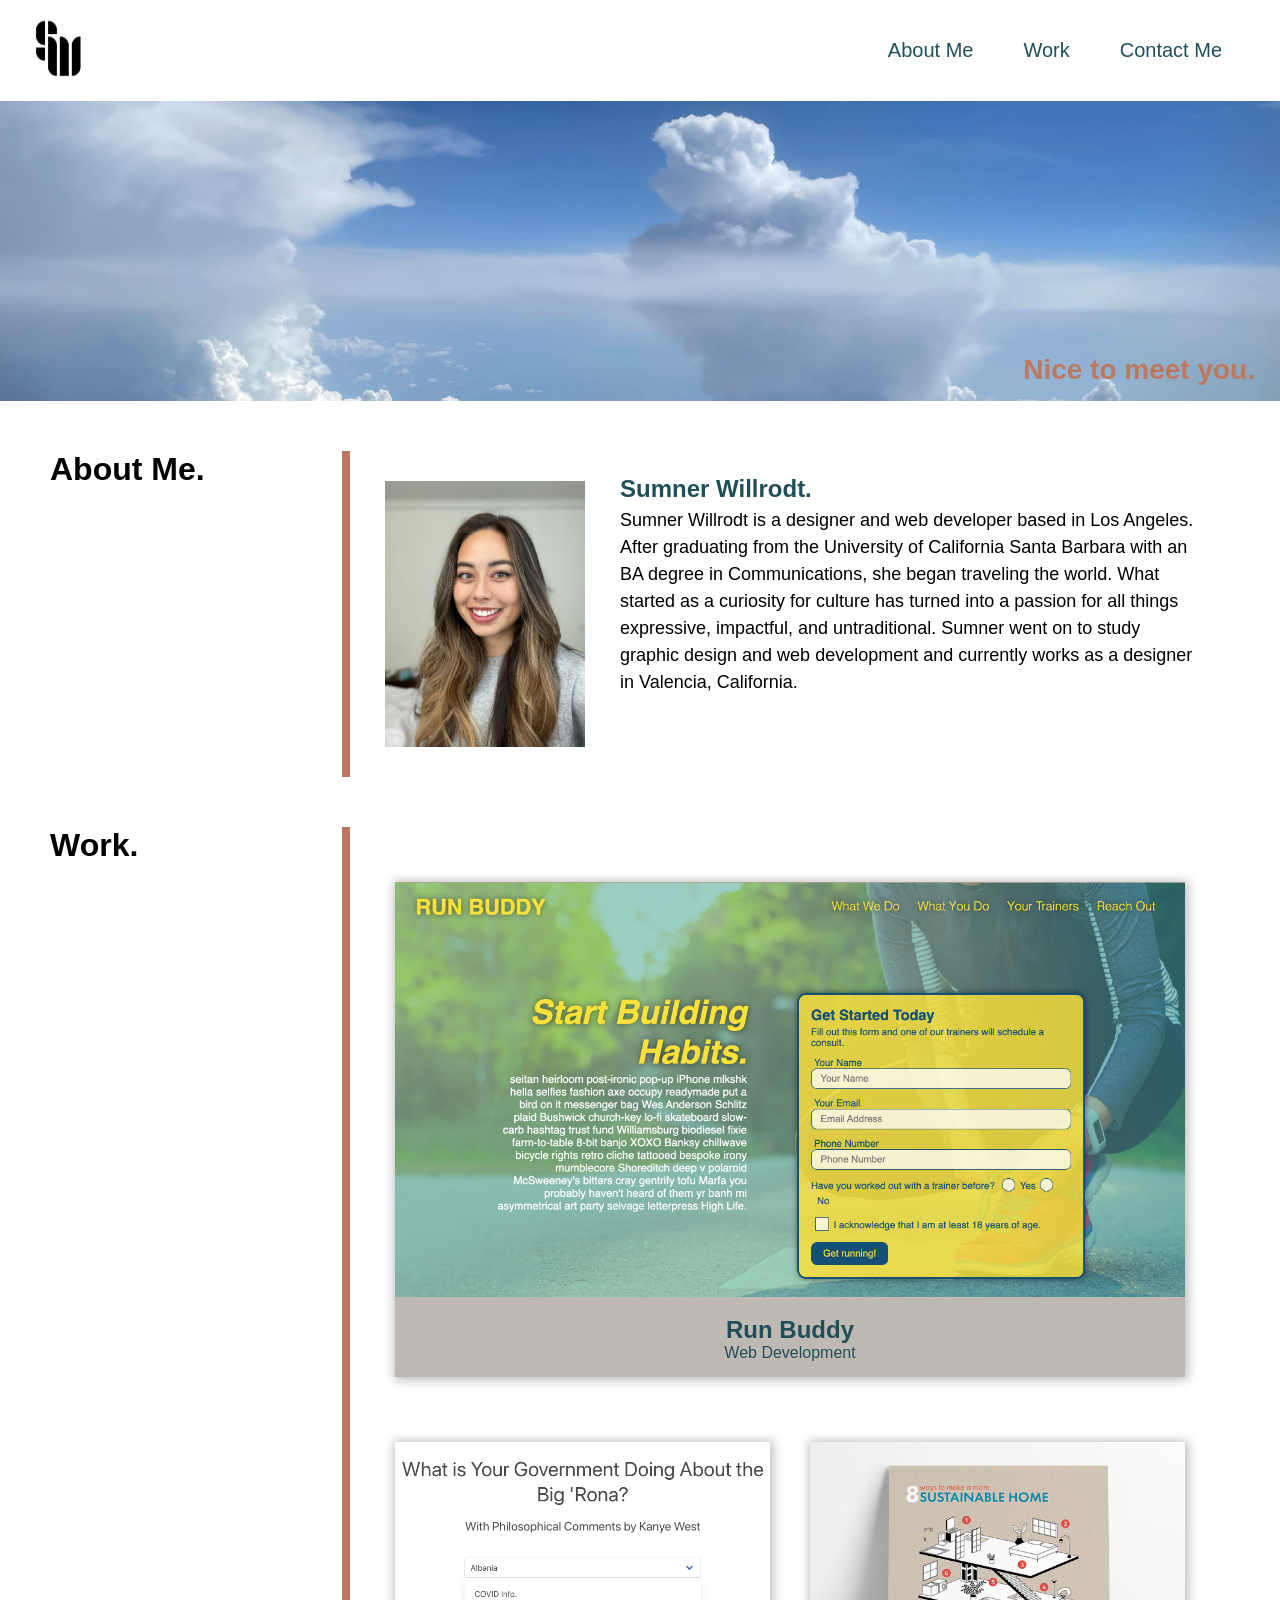
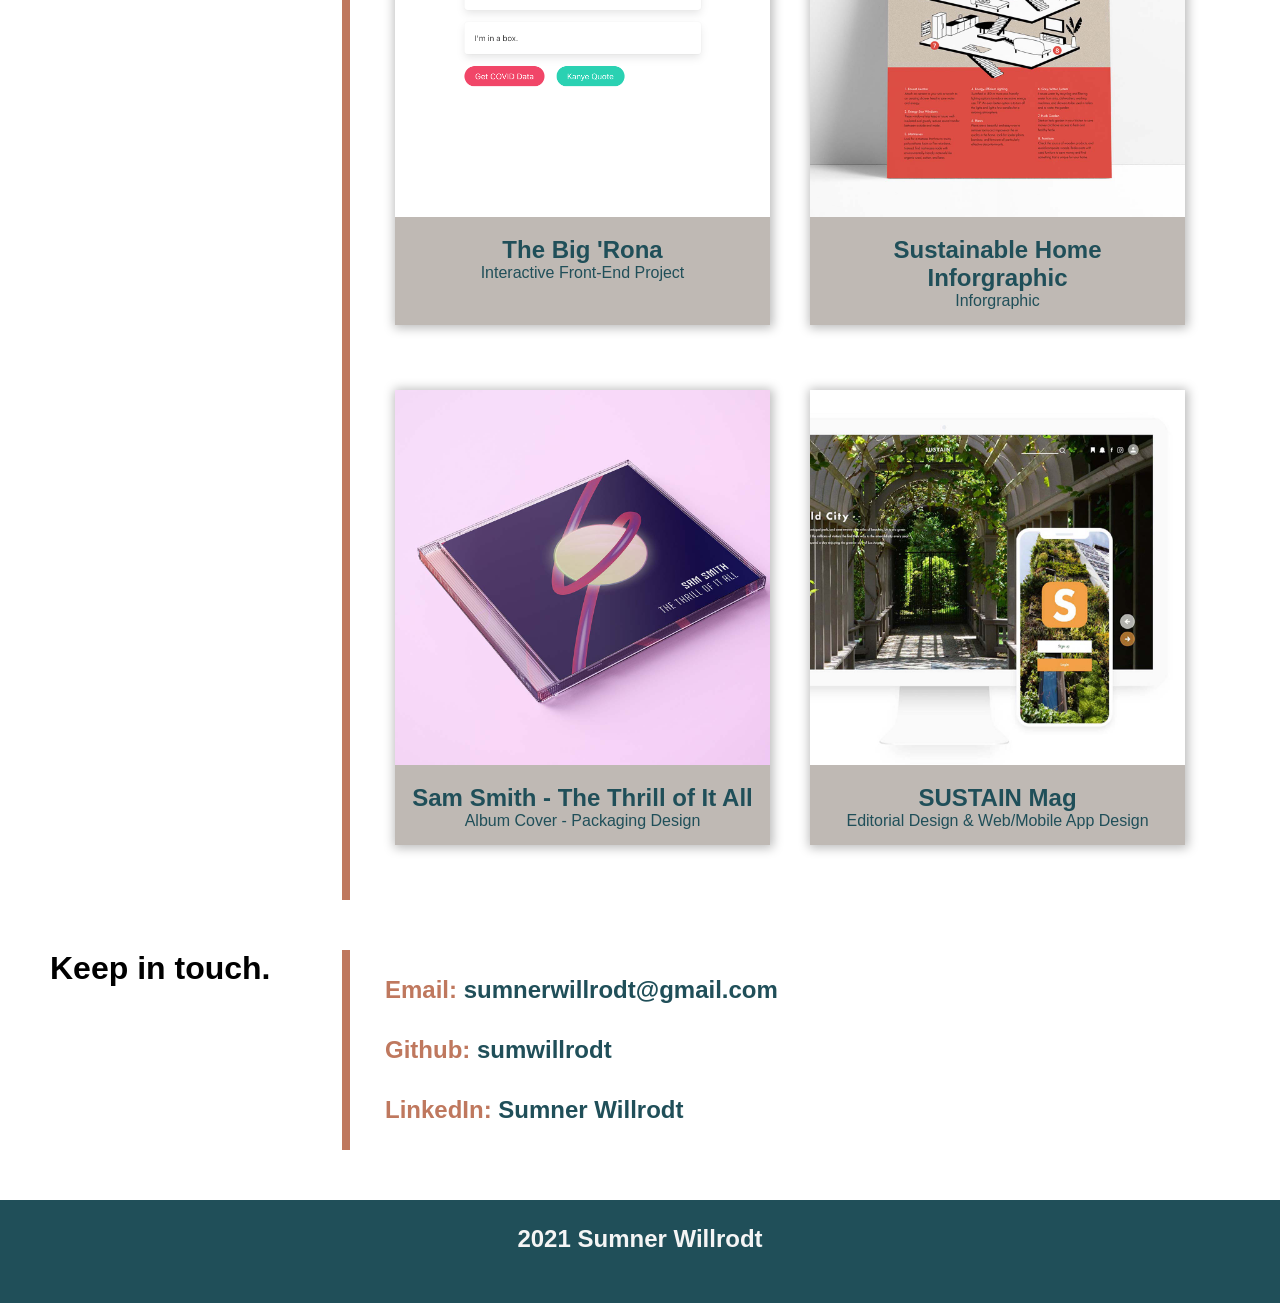
==== commit 76982dea: "add front-end project" ====
--- a/index.html
+++ b/index.html
@@ -50,7 +50,7 @@
             </div>
             <div class="projects">
                 <article class="project-row">
-                    <div class="project">
+                    <div class="project shadow">
                         <a href="https://sumwillrodt.github.io/run-buddy/"><img src="./assets/images/run-buddy-cover.jpg"></a>
                         <div class="project-info">
                             <a href="https://sumwillrodt.github.io/run-buddy/"><h3>Run Buddy</h3></a>
@@ -61,16 +61,16 @@
                 </article>
                 
                 <div class="project-row">
-                    <article class="project">
-                        <a href="./applications/victorhugo.html"><img src="./assets/images/victor-hugo/victor-hugo-Cover.jpg"></a>
+                    <article class="project shadow">
+                        <a href="https://github.com/taio2187/GroupThreeProject1.git"><img src="./assets/images/The Big Rona/TheBigRona-v.png"></a>
                         
                         <div class="project-info">
-                            <a href="./applications/victorhugo.html"><h3>Victor Hugo Collection</h3></a>
-                            <h4>Book Design</h4>
+                            <a href="https://github.com/taio2187/GroupThreeProject1.git"><h3>The Big 'Rona</h3></a>
+                            <h4>Interactive Front-End Project</h4>
                         </div>
                     </article>
         
-                    <article class="project">
+                    <article class="project shadow">
                         <a href="./applications/infographic.html"><img src="./assets/images/sustainable-home/sustainable-home-Cover.jpg"></a>
                         <div class="project-info">
                             <a href="./applications/infographic.html"><h3>Sustainable Home Inforgraphic</h3></a>
@@ -80,7 +80,7 @@
                 </div>
                 
                 <div class="project-row">
-                    <article class="project">
+                    <article class="project shadow">
                         <a href="./applications/samsmith.html"><img src="./assets/images/sam-smith/sam-smith-Cover.jpg"></a>
                         <div class="project-info">
                             <a href="./applications/samsmith.html"><h3>Sam Smith - The Thrill of It All</h3></a>
@@ -88,7 +88,7 @@
                         </div>
                     </article>
                     
-                    <article class="project">
+                    <article class="project shadow">
                         <a href="./applications/sustainmag.html"><img src="./assets/images/sustain-mag/sustain-mag-Cover.jpg"></a>
                         <div class="project-info">
                             <a href="./applications/sustainmag.html"><h3>SUSTAIN Mag</h3></a>
--- a/assets/css/style.css
+++ b/assets/css/style.css
@@ -151,6 +151,10 @@
     color: var(--tertiary-color)
 }
 
+.shadow {
+    box-shadow: 1px 1px 10px 2px #bbbbbb;
+}
+
 .project-row {
     display: flex;
     justify-content: center;
